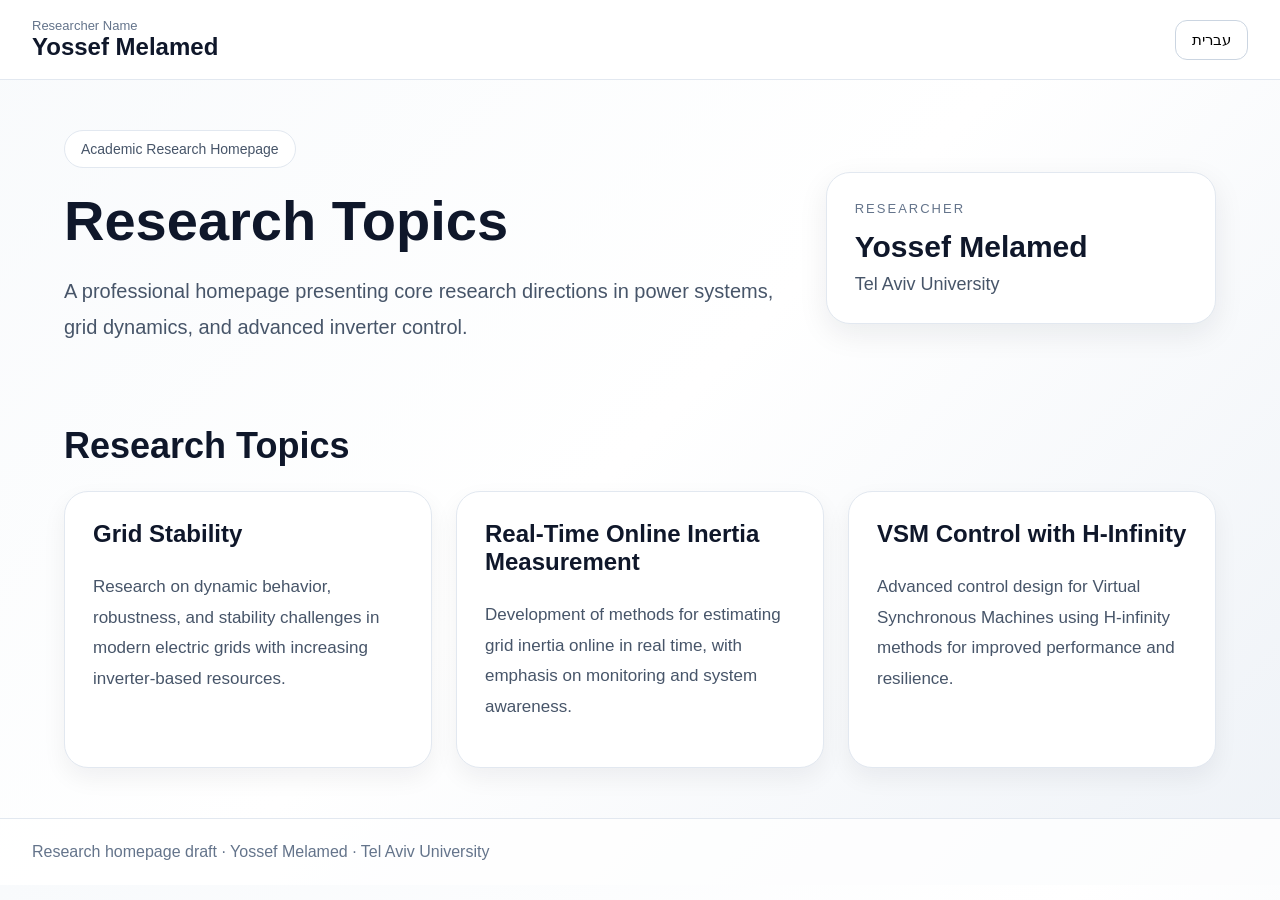
==== index.html @ 1ca05c19 "Add files via upload" ====
<!DOCTYPE html>
<html lang="en" id="htmlRoot">
<head>
  <meta charset="UTF-8" />
  <meta name="viewport" content="width=device-width, initial-scale=1.0" />
  <title>Yossef Melamed | Research Homepage</title>
  <link rel="stylesheet" href="style.css" />
</head>
<body>
  <header class="topbar">
    <div class="brand">
      <div class="small-label" id="researcherLabel">Researcher Name</div>
      <div class="name" id="researcherName">Yossef Melamed</div>
    </div>
    <button id="langToggle">עברית</button>
  </header>

  <main class="container">
    <section class="hero">
      <div class="hero-text">
        <div class="badge" id="badge">Academic Research Homepage</div>
        <h1 id="mainTitle">Research Topics</h1>
        <p id="subtitle">
          A professional homepage presenting core research directions in power systems,
          grid dynamics, and advanced inverter control.
        </p>
      </div>

      <div class="profile-card">
        <div class="profile-label" id="profileLabel">Researcher</div>
        <div class="profile-name" id="profileName">Yossef Melamed</div>
        <div class="profile-university" id="university">Tel Aviv University</div>
      </div>
    </section>

    <section class="topics">
      <h2 id="topicsTitle">Research Topics</h2>

      <div class="cards">
        <div class="card">
          <h3 id="topic1Title">Grid Stability</h3>
          <p id="topic1Text">
            Research on dynamic behavior, robustness, and stability challenges in modern electric grids with increasing inverter-based resources.
          </p>
        </div>

        <div class="card">
          <h3 id="topic2Title">Real-Time Online Inertia Measurement</h3>
          <p id="topic2Text">
            Development of methods for estimating grid inertia online in real time, with emphasis on monitoring and system awareness.
          </p>
        </div>

        <div class="card">
          <h3 id="topic3Title">VSM Control with H-Infinity</h3>
          <p id="topic3Text">
            Advanced control design for Virtual Synchronous Machines using H-infinity methods for improved performance and resilience.
          </p>
        </div>
      </div>
    </section>
  </main>

  <footer class="footer" id="footer">
    Research homepage draft · Yossef Melamed · Tel Aviv University
  </footer>

  <script src="script.js"></script>
</body>
</html>
---- style.css ----
* {
  box-sizing: border-box;
}

body {
  margin: 0;
  font-family: Arial, sans-serif;
  background: linear-gradient(135deg, #f8fafc, #ffffff, #eef2f7);
  color: #0f172a;
}

.topbar {
  position: sticky;
  top: 0;
  z-index: 10;
  background: rgba(255,255,255,0.9);
  backdrop-filter: blur(8px);
  border-bottom: 1px solid #e2e8f0;
  display: flex;
  justify-content: space-between;
  align-items: center;
  padding: 18px 32px;
}

.small-label {
  font-size: 13px;
  color: #64748b;
}

.name {
  font-size: 24px;
  font-weight: bold;
}

#langToggle {
  border: 1px solid #cbd5e1;
  background: white;
  padding: 10px 16px;
  border-radius: 12px;
  cursor: pointer;
  font-size: 15px;
}

.container {
  max-width: 1200px;
  margin: 0 auto;
  padding: 50px 24px;
}

.hero {
  display: grid;
  grid-template-columns: 1.5fr 0.8fr;
  gap: 30px;
  align-items: center;
  margin-bottom: 60px;
}

.badge {
  display: inline-block;
  padding: 10px 16px;
  border: 1px solid #e2e8f0;
  border-radius: 999px;
  background: white;
  color: #475569;
  font-size: 14px;
  margin-bottom: 20px;
}

.hero h1 {
  font-size: 56px;
  margin: 0 0 20px 0;
}

.hero p {
  font-size: 20px;
  line-height: 1.8;
  color: #475569;
  max-width: 750px;
}

.profile-card {
  background: white;
  border-radius: 24px;
  padding: 28px;
  box-shadow: 0 10px 30px rgba(15, 23, 42, 0.08);
  border: 1px solid #e2e8f0;
}

.profile-label {
  font-size: 13px;
  letter-spacing: 2px;
  color: #64748b;
  text-transform: uppercase;
}

.profile-name {
  margin-top: 14px;
  font-size: 30px;
  font-weight: bold;
}

.profile-university {
  margin-top: 10px;
  font-size: 18px;
  color: #475569;
}

.topics h2 {
  font-size: 36px;
  margin-bottom: 24px;
}

.cards {
  display: grid;
  grid-template-columns: repeat(3, 1fr);
  gap: 24px;
}

.card {
  background: white;
  border-radius: 24px;
  padding: 28px;
  box-shadow: 0 10px 24px rgba(15, 23, 42, 0.06);
  border: 1px solid #e2e8f0;
  transition: transform 0.2s ease, box-shadow 0.2s ease;
}

.card:hover {
  transform: translateY(-6px);
  box-shadow: 0 16px 32px rgba(15, 23, 42, 0.10);
}

.card h3 {
  margin-top: 0;
  font-size: 24px;
}

.card p {
  font-size: 17px;
  line-height: 1.8;
  color: #475569;
}

.footer {
  border-top: 1px solid #e2e8f0;
  padding: 24px 32px;
  color: #64748b;
  background: rgba(255,255,255,0.8);
}

@media (max-width: 900px) {
  .hero {
    grid-template-columns: 1fr;
  }

  .cards {
    grid-template-columns: 1fr;
  }

  .hero h1 {
    font-size: 40px;
  }
}
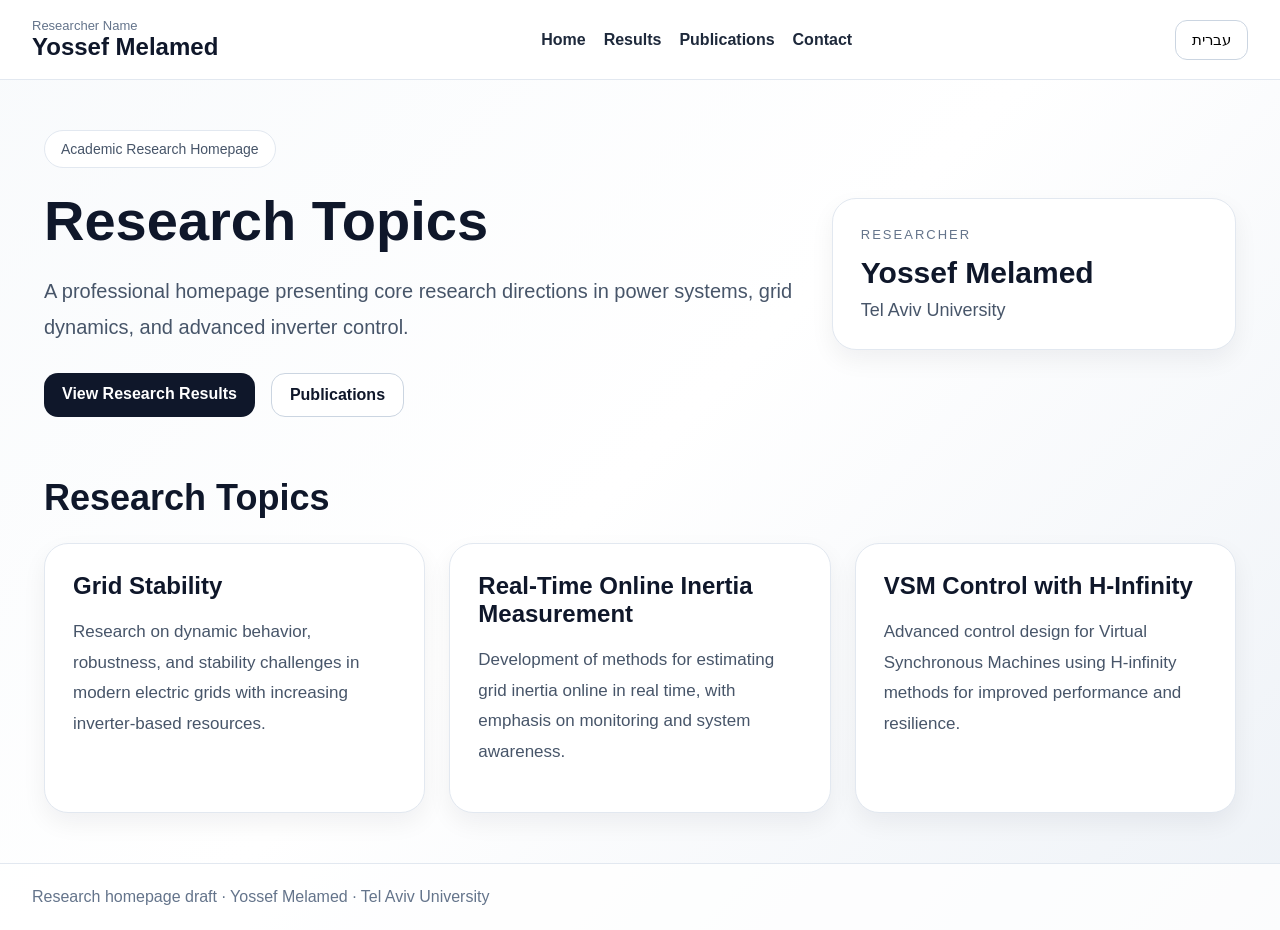
==== commit 5d963c10: "Add files via upload" ====
--- a/index.html
+++ b/index.html
@@ -12,6 +12,14 @@
       <div class="small-label" id="researcherLabel">Researcher Name</div>
       <div class="name" id="researcherName">Yossef Melamed</div>
     </div>
+
+    <nav class="nav">
+      <a href="index.html" id="navHome">Home</a>
+      <a href="results.html" id="navResults">Results</a>
+      <a href="publications.html" id="navPublications">Publications</a>
+      <a href="contact.html" id="navContact">Contact</a>
+    </nav>
+
     <button id="langToggle">עברית</button>
   </header>
 
@@ -24,6 +32,11 @@
           A professional homepage presenting core research directions in power systems,
           grid dynamics, and advanced inverter control.
         </p>
+
+        <div class="hero-actions">
+          <a class="primary-btn" href="results.html" id="heroBtn1">View Research Results</a>
+          <a class="secondary-btn" href="publications.html" id="heroBtn2">Publications</a>
+        </div>
       </div>
 
       <div class="profile-card">
@@ -37,26 +50,26 @@
       <h2 id="topicsTitle">Research Topics</h2>
 
       <div class="cards">
-        <div class="card">
+        <a class="card clickable-card" href="grid-stability.html">
           <h3 id="topic1Title">Grid Stability</h3>
           <p id="topic1Text">
             Research on dynamic behavior, robustness, and stability challenges in modern electric grids with increasing inverter-based resources.
           </p>
-        </div>
+        </a>
 
-        <div class="card">
+        <a class="card clickable-card" href="inertia-measurement.html">
           <h3 id="topic2Title">Real-Time Online Inertia Measurement</h3>
           <p id="topic2Text">
             Development of methods for estimating grid inertia online in real time, with emphasis on monitoring and system awareness.
           </p>
-        </div>
+        </a>
 
-        <div class="card">
+        <a class="card clickable-card" href="vsm-hinfinity.html">
           <h3 id="topic3Title">VSM Control with H-Infinity</h3>
           <p id="topic3Text">
             Advanced control design for Virtual Synchronous Machines using H-infinity methods for improved performance and resilience.
           </p>
-        </div>
+        </a>
       </div>
     </section>
   </main>
--- a/style.css
+++ b/style.css
@@ -1,5 +1,9 @@
 * {
   box-sizing: border-box;
+}
+
+html {
+  scroll-behavior: smooth;
 }
 
 body {
@@ -12,14 +16,16 @@
 .topbar {
   position: sticky;
   top: 0;
-  z-index: 10;
-  background: rgba(255,255,255,0.9);
+  z-index: 20;
+  background: rgba(255,255,255,0.92);
   backdrop-filter: blur(8px);
   border-bottom: 1px solid #e2e8f0;
   display: flex;
   justify-content: space-between;
   align-items: center;
+  gap: 20px;
   padding: 18px 32px;
+  flex-wrap: wrap;
 }
 
 .small-label {
@@ -30,6 +36,22 @@
 .name {
   font-size: 24px;
   font-weight: bold;
+}
+
+.nav {
+  display: flex;
+  gap: 18px;
+  flex-wrap: wrap;
+}
+
+.nav a {
+  text-decoration: none;
+  color: #1e293b;
+  font-weight: 600;
+}
+
+.nav a:hover {
+  color: #2563eb;
 }
 
 #langToggle {
@@ -42,7 +64,7 @@
 }
 
 .container {
-  max-width: 1200px;
+  max-width: 1240px;
   margin: 0 auto;
   padding: 50px 24px;
 }
@@ -55,6 +77,10 @@
   margin-bottom: 60px;
 }
 
+.page-hero {
+  margin-bottom: 40px;
+}
+
 .badge {
   display: inline-block;
   padding: 10px 16px;
@@ -66,23 +92,57 @@
   margin-bottom: 20px;
 }
 
-.hero h1 {
+.hero h1,
+.page-hero h1 {
   font-size: 56px;
   margin: 0 0 20px 0;
 }
 
-.hero p {
+.hero p,
+.page-hero p {
   font-size: 20px;
   line-height: 1.8;
   color: #475569;
-  max-width: 750px;
-}
-
-.profile-card {
+  max-width: 850px;
+}
+
+.hero-actions {
+  display: flex;
+  gap: 16px;
+  margin-top: 28px;
+  flex-wrap: wrap;
+}
+
+.primary-btn,
+.secondary-btn {
+  text-decoration: none;
+  padding: 12px 18px;
+  border-radius: 14px;
+  font-weight: 700;
+  display: inline-block;
+}
+
+.primary-btn {
+  background: #0f172a;
+  color: white;
+}
+
+.secondary-btn {
+  border: 1px solid #cbd5e1;
+  color: #0f172a;
+  background: white;
+}
+
+.small-btn {
+  margin-top: 14px;
+}
+
+.profile-card,
+.card {
   background: white;
   border-radius: 24px;
   padding: 28px;
-  box-shadow: 0 10px 30px rgba(15, 23, 42, 0.08);
+  box-shadow: 0 10px 24px rgba(15, 23, 42, 0.06);
   border: 1px solid #e2e8f0;
 }
 
@@ -116,29 +176,34 @@
   gap: 24px;
 }
 
-.card {
-  background: white;
-  border-radius: 24px;
-  padding: 28px;
-  box-shadow: 0 10px 24px rgba(15, 23, 42, 0.06);
-  border: 1px solid #e2e8f0;
-  transition: transform 0.2s ease, box-shadow 0.2s ease;
-}
-
-.card:hover {
-  transform: translateY(-6px);
-  box-shadow: 0 16px 32px rgba(15, 23, 42, 0.10);
-}
-
 .card h3 {
   margin-top: 0;
   font-size: 24px;
+  margin-bottom: 14px;
 }
 
 .card p {
   font-size: 17px;
   line-height: 1.8;
   color: #475569;
+}
+
+.clickable-card {
+  text-decoration: none;
+  color: inherit;
+  display: block;
+  cursor: pointer;
+  transition: transform 0.2s ease, box-shadow 0.2s ease, border-color 0.2s ease;
+}
+
+.clickable-card:hover {
+  transform: translateY(-8px);
+  box-shadow: 0 18px 36px rgba(15, 23, 42, 0.12);
+  border-color: #94a3b8;
+}
+
+.clickable-card:active {
+  transform: translateY(-3px);
 }
 
 .footer {
@@ -148,6 +213,12 @@
   background: rgba(255,255,255,0.8);
 }
 
+@media (max-width: 1100px) {
+  .cards {
+    grid-template-columns: repeat(2, 1fr);
+  }
+}
+
 @media (max-width: 900px) {
   .hero {
     grid-template-columns: 1fr;
@@ -157,7 +228,16 @@
     grid-template-columns: 1fr;
   }
 
-  .hero h1 {
+  .hero h1,
+  .page-hero h1 {
     font-size: 40px;
   }
+
+  .topbar {
+    padding: 16px 20px;
+  }
+
+  .container {
+    padding: 36px 18px;
+  }
 }
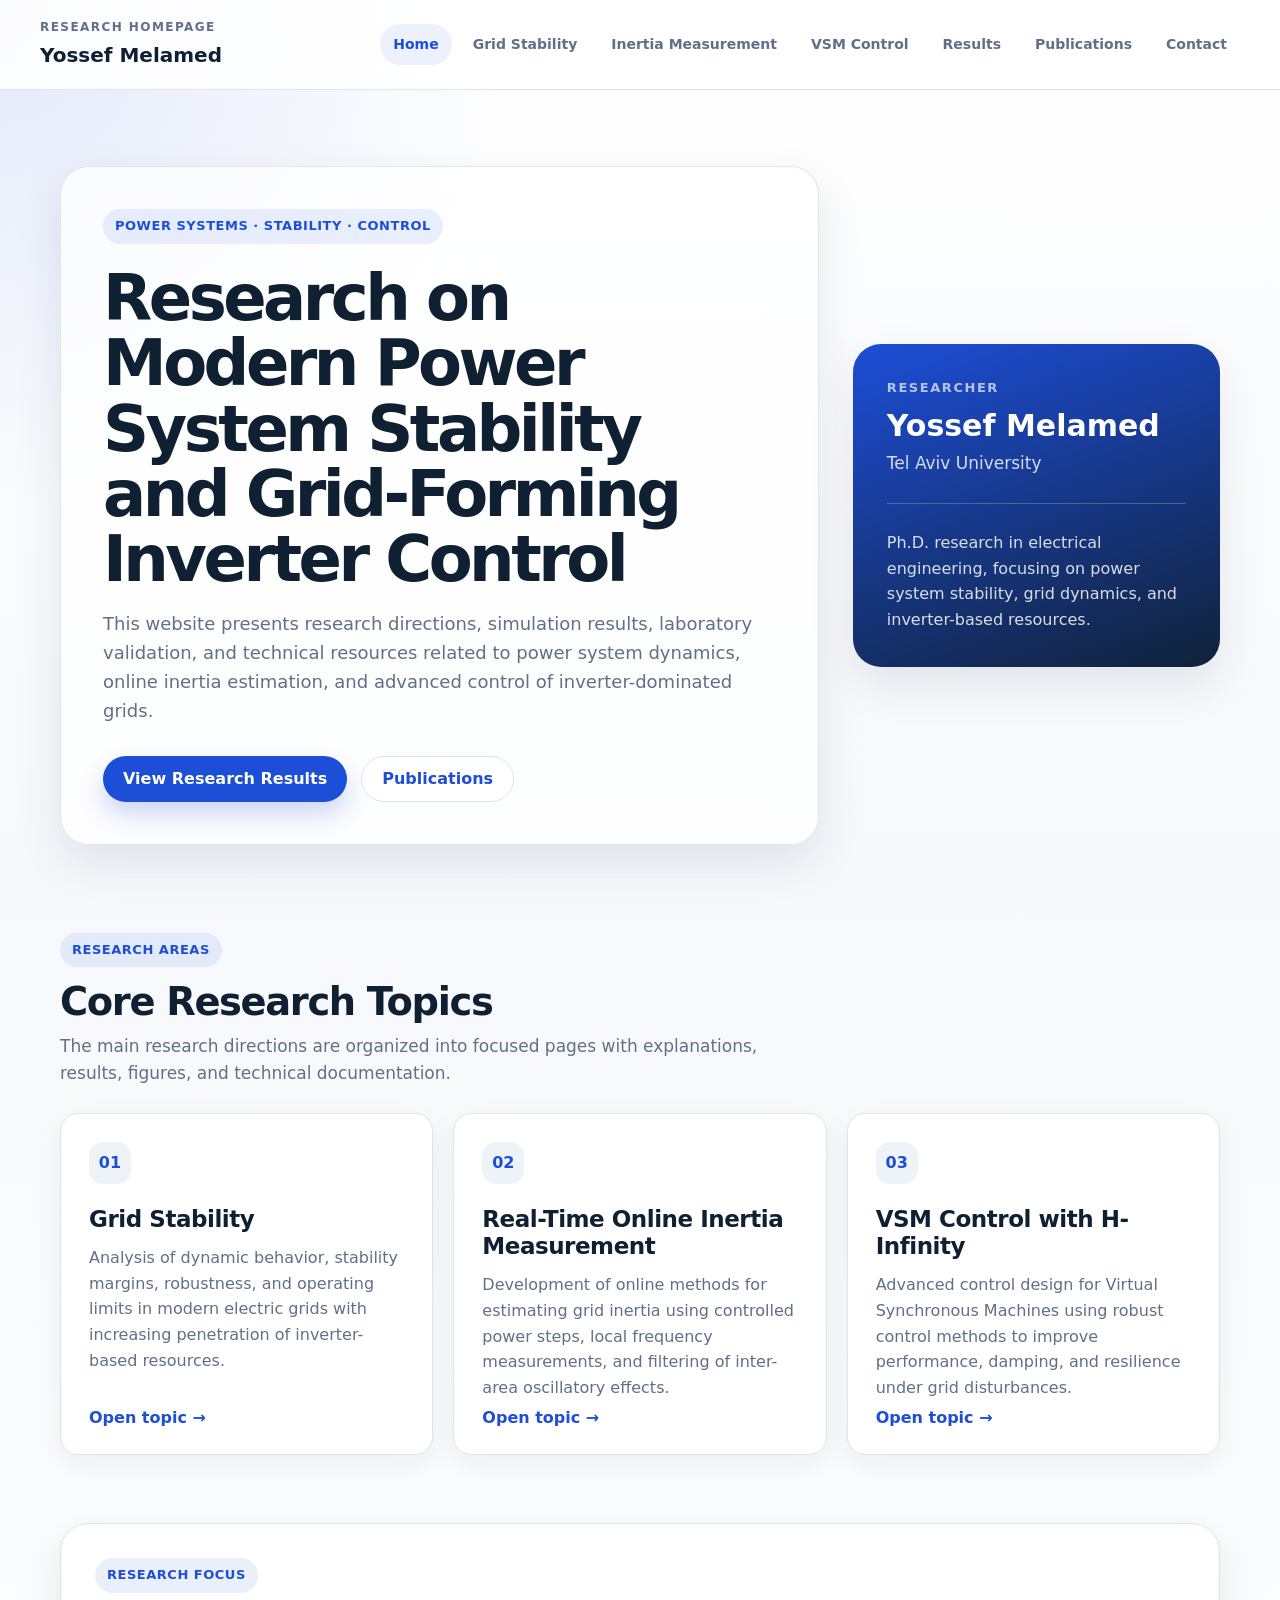
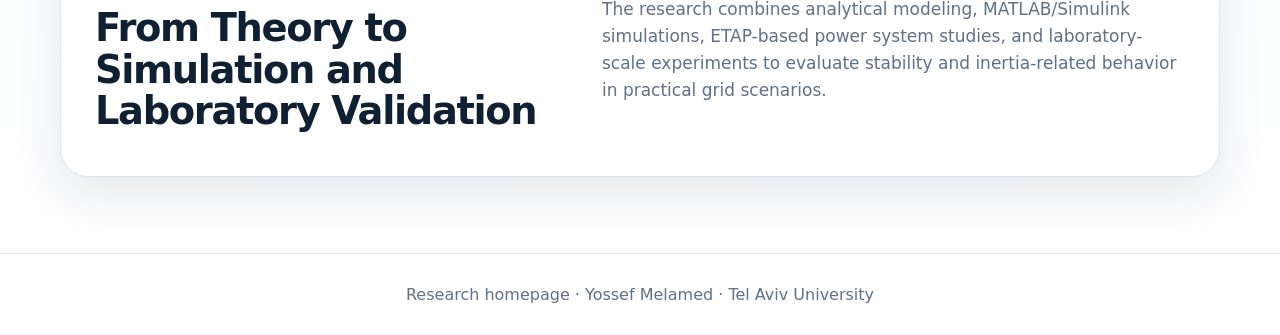
==== commit ead9b99f: "Redesign research homepage" ====
--- a/index.html
+++ b/index.html
@@ -3,79 +3,127 @@
 <head>
   <meta charset="UTF-8" />
   <meta name="viewport" content="width=device-width, initial-scale=1.0" />
+  <meta name="description" content="Research homepage of Yossef Melamed, focusing on power system stability, online inertia estimation, grid-forming inverters, and advanced control." />
+
   <title>Yossef Melamed | Research Homepage</title>
+
   <link rel="stylesheet" href="style.css" />
 </head>
+
 <body>
   <header class="topbar">
-    <div class="brand">
-      <div class="small-label" id="researcherLabel">Researcher Name</div>
-      <div class="name" id="researcherName">Yossef Melamed</div>
-    </div>
+    <a class="brand" href="index.html" aria-label="Yossef Melamed research homepage">
+      <div class="small-label">Research Homepage</div>
+      <div class="name">Yossef Melamed</div>
+    </a>
 
-    <nav class="nav">
-      <a href="index.html" id="navHome">Home</a>
-      <a href="results.html" id="navResults">Results</a>
-      <a href="publications.html" id="navPublications">Publications</a>
-      <a href="contact.html" id="navContact">Contact</a>
+    <nav class="nav" aria-label="Main navigation">
+      <a href="index.html" class="active">Home</a>
+      <a href="grid-stability.html">Grid Stability</a>
+      <a href="inertia-measurement.html">Inertia Measurement</a>
+      <a href="vsm-hinfinity.html">VSM Control</a>
+      <a href="results.html">Results</a>
+      <a href="publications.html">Publications</a>
+      <a href="contact.html">Contact</a>
     </nav>
-
-    <button id="langToggle">עברית</button>
   </header>
 
-  <main class="container">
-    <section class="hero">
+  <main>
+    <section class="hero container">
       <div class="hero-text">
-        <div class="badge" id="badge">Academic Research Homepage</div>
-        <h1 id="mainTitle">Research Topics</h1>
-        <p id="subtitle">
-          A professional homepage presenting core research directions in power systems,
-          grid dynamics, and advanced inverter control.
+        <div class="badge">Power Systems · Stability · Control</div>
+
+        <h1>
+          Research on Modern Power System Stability and Grid-Forming Inverter Control
+        </h1>
+
+        <p class="subtitle">
+          This website presents research directions, simulation results, laboratory validation,
+          and technical resources related to power system dynamics, online inertia estimation,
+          and advanced control of inverter-dominated grids.
         </p>
 
         <div class="hero-actions">
-          <a class="primary-btn" href="results.html" id="heroBtn1">View Research Results</a>
-          <a class="secondary-btn" href="publications.html" id="heroBtn2">Publications</a>
+          <a class="primary-btn" href="results.html">View Research Results</a>
+          <a class="secondary-btn" href="publications.html">Publications</a>
         </div>
       </div>
 
-      <div class="profile-card">
-        <div class="profile-label" id="profileLabel">Researcher</div>
-        <div class="profile-name" id="profileName">Yossef Melamed</div>
-        <div class="profile-university" id="university">Tel Aviv University</div>
+      <aside class="profile-card" aria-label="Researcher profile">
+        <div class="profile-label">Researcher</div>
+        <div class="profile-name">Yossef Melamed</div>
+        <div class="profile-university">Tel Aviv University</div>
+
+        <div class="profile-divider"></div>
+
+        <p>
+          Ph.D. research in electrical engineering, focusing on power system stability,
+          grid dynamics, and inverter-based resources.
+        </p>
+      </aside>
+    </section>
+
+    <section class="topics container">
+      <div class="section-heading">
+        <span class="section-kicker">Research Areas</span>
+        <h2>Core Research Topics</h2>
+        <p>
+          The main research directions are organized into focused pages with explanations,
+          results, figures, and technical documentation.
+        </p>
+      </div>
+
+      <div class="cards">
+        <a class="card clickable-card" href="grid-stability.html">
+          <div class="card-number">01</div>
+          <h3>Grid Stability</h3>
+          <p>
+            Analysis of dynamic behavior, stability margins, robustness, and operating limits
+            in modern electric grids with increasing penetration of inverter-based resources.
+          </p>
+          <span class="card-link">Open topic →</span>
+        </a>
+
+        <a class="card clickable-card" href="inertia-measurement.html">
+          <div class="card-number">02</div>
+          <h3>Real-Time Online Inertia Measurement</h3>
+          <p>
+            Development of online methods for estimating grid inertia using controlled power
+            steps, local frequency measurements, and filtering of inter-area oscillatory effects.
+          </p>
+          <span class="card-link">Open topic →</span>
+        </a>
+
+        <a class="card clickable-card" href="vsm-hinfinity.html">
+          <div class="card-number">03</div>
+          <h3>VSM Control with H-Infinity</h3>
+          <p>
+            Advanced control design for Virtual Synchronous Machines using robust control
+            methods to improve performance, damping, and resilience under grid disturbances.
+          </p>
+          <span class="card-link">Open topic →</span>
+        </a>
       </div>
     </section>
 
-    <section class="topics">
-      <h2 id="topicsTitle">Research Topics</h2>
+    <section class="highlight-section container">
+      <div class="highlight-box">
+        <div>
+          <span class="section-kicker">Research Focus</span>
+          <h2>From Theory to Simulation and Laboratory Validation</h2>
+        </div>
 
-      <div class="cards">
-        <a class="card clickable-card" href="grid-stability.html">
-          <h3 id="topic1Title">Grid Stability</h3>
-          <p id="topic1Text">
-            Research on dynamic behavior, robustness, and stability challenges in modern electric grids with increasing inverter-based resources.
-          </p>
-        </a>
-
-        <a class="card clickable-card" href="inertia-measurement.html">
-          <h3 id="topic2Title">Real-Time Online Inertia Measurement</h3>
-          <p id="topic2Text">
-            Development of methods for estimating grid inertia online in real time, with emphasis on monitoring and system awareness.
-          </p>
-        </a>
-
-        <a class="card clickable-card" href="vsm-hinfinity.html">
-          <h3 id="topic3Title">VSM Control with H-Infinity</h3>
-          <p id="topic3Text">
-            Advanced control design for Virtual Synchronous Machines using H-infinity methods for improved performance and resilience.
-          </p>
-        </a>
+        <p>
+          The research combines analytical modeling, MATLAB/Simulink simulations, ETAP-based
+          power system studies, and laboratory-scale experiments to evaluate stability and
+          inertia-related behavior in practical grid scenarios.
+        </p>
       </div>
     </section>
   </main>
 
-  <footer class="footer" id="footer">
-    Research homepage draft · Yossef Melamed · Tel Aviv University
+  <footer class="footer">
+    <span>Research homepage · Yossef Melamed · Tel Aviv University</span>
   </footer>
 
   <script src="script.js"></script>
--- a/style.css
+++ b/style.css
@@ -1,3 +1,17 @@
+:root {
+  --bg: #f6f8fb;
+  --surface: #ffffff;
+  --surface-soft: #eef3f8;
+  --text: #102033;
+  --muted: #607086;
+  --border: #dce4ee;
+  --accent: #1d4ed8;
+  --accent-dark: #173ea6;
+  --shadow: 0 18px 45px rgba(15, 35, 70, 0.10);
+  --radius-lg: 28px;
+  --radius-md: 18px;
+}
+
 * {
   box-sizing: border-box;
 }
@@ -8,236 +22,372 @@
 
 body {
   margin: 0;
-  font-family: Arial, sans-serif;
-  background: linear-gradient(135deg, #f8fafc, #ffffff, #eef2f7);
-  color: #0f172a;
+  font-family: Inter, system-ui, -apple-system, BlinkMacSystemFont, "Segoe UI", sans-serif;
+  background:
+    radial-gradient(circle at top left, rgba(29, 78, 216, 0.12), transparent 32rem),
+    linear-gradient(180deg, #ffffff 0%, var(--bg) 45%, #ffffff 100%);
+  color: var(--text);
+  line-height: 1.6;
+}
+
+a {
+  color: inherit;
+  text-decoration: none;
+}
+
+.container {
+  width: min(1160px, calc(100% - 40px));
+  margin: 0 auto;
 }
 
 .topbar {
   position: sticky;
   top: 0;
   z-index: 20;
-  background: rgba(255,255,255,0.92);
-  backdrop-filter: blur(8px);
-  border-bottom: 1px solid #e2e8f0;
   display: flex;
+  align-items: center;
   justify-content: space-between;
-  align-items: center;
-  gap: 20px;
-  padding: 18px 32px;
-  flex-wrap: wrap;
+  gap: 24px;
+  padding: 18px 40px;
+  background: rgba(255, 255, 255, 0.86);
+  backdrop-filter: blur(18px);
+  border-bottom: 1px solid var(--border);
+}
+
+.brand {
+  display: flex;
+  flex-direction: column;
+  gap: 2px;
+  min-width: 190px;
 }
 
 .small-label {
-  font-size: 13px;
-  color: #64748b;
+  font-size: 12px;
+  letter-spacing: 0.12em;
+  text-transform: uppercase;
+  color: var(--muted);
+  font-weight: 700;
 }
 
 .name {
-  font-size: 24px;
-  font-weight: bold;
+  font-size: 20px;
+  font-weight: 800;
+  color: var(--text);
 }
 
 .nav {
   display: flex;
-  gap: 18px;
+  align-items: center;
+  gap: 8px;
   flex-wrap: wrap;
+  justify-content: flex-end;
 }
 
 .nav a {
-  text-decoration: none;
-  color: #1e293b;
-  font-weight: 600;
-}
-
-.nav a:hover {
-  color: #2563eb;
-}
-
-#langToggle {
-  border: 1px solid #cbd5e1;
-  background: white;
-  padding: 10px 16px;
-  border-radius: 12px;
-  cursor: pointer;
-  font-size: 15px;
-}
-
-.container {
-  max-width: 1240px;
-  margin: 0 auto;
-  padding: 50px 24px;
+  padding: 9px 13px;
+  border-radius: 999px;
+  color: var(--muted);
+  font-size: 14px;
+  font-weight: 650;
+  transition: 0.2s ease;
+}
+
+.nav a:hover,
+.nav a.active {
+  color: var(--accent);
+  background: rgba(29, 78, 216, 0.08);
 }
 
 .hero {
   display: grid;
-  grid-template-columns: 1.5fr 0.8fr;
-  gap: 30px;
-  align-items: center;
-  margin-bottom: 60px;
-}
-
-.page-hero {
-  margin-bottom: 40px;
-}
-
-.badge {
-  display: inline-block;
-  padding: 10px 16px;
-  border: 1px solid #e2e8f0;
+  grid-template-columns: minmax(0, 1.55fr) minmax(280px, 0.75fr);
+  gap: 34px;
+  align-items: center;
+  padding: 76px 0 54px;
+}
+
+.hero-text {
+  padding: 42px;
+  border-radius: var(--radius-lg);
+  background: rgba(255, 255, 255, 0.72);
+  border: 1px solid rgba(220, 228, 238, 0.9);
+  box-shadow: var(--shadow);
+}
+
+.badge,
+.section-kicker {
+  display: inline-flex;
+  align-items: center;
+  width: fit-content;
+  padding: 7px 12px;
   border-radius: 999px;
-  background: white;
-  color: #475569;
-  font-size: 14px;
-  margin-bottom: 20px;
-}
-
-.hero h1,
-.page-hero h1 {
-  font-size: 56px;
-  margin: 0 0 20px 0;
-}
-
-.hero p,
-.page-hero p {
-  font-size: 20px;
-  line-height: 1.8;
-  color: #475569;
-  max-width: 850px;
+  background: rgba(29, 78, 216, 0.09);
+  color: var(--accent);
+  font-size: 13px;
+  font-weight: 800;
+  letter-spacing: 0.04em;
+  text-transform: uppercase;
+}
+
+h1 {
+  max-width: 880px;
+  margin: 22px 0 18px;
+  font-size: clamp(38px, 5vw, 68px);
+  line-height: 1.02;
+  letter-spacing: -0.055em;
+}
+
+.subtitle {
+  max-width: 760px;
+  margin: 0;
+  font-size: 18px;
+  color: var(--muted);
 }
 
 .hero-actions {
   display: flex;
-  gap: 16px;
-  margin-top: 28px;
   flex-wrap: wrap;
+  gap: 14px;
+  margin-top: 30px;
 }
 
 .primary-btn,
 .secondary-btn {
-  text-decoration: none;
-  padding: 12px 18px;
-  border-radius: 14px;
-  font-weight: 700;
-  display: inline-block;
+  display: inline-flex;
+  align-items: center;
+  justify-content: center;
+  min-height: 46px;
+  padding: 0 20px;
+  border-radius: 999px;
+  font-weight: 800;
+  transition: 0.2s ease;
 }
 
 .primary-btn {
-  background: #0f172a;
-  color: white;
+  background: var(--accent);
+  color: #ffffff;
+  box-shadow: 0 12px 24px rgba(29, 78, 216, 0.22);
+}
+
+.primary-btn:hover {
+  background: var(--accent-dark);
+  transform: translateY(-2px);
 }
 
 .secondary-btn {
-  border: 1px solid #cbd5e1;
-  color: #0f172a;
-  background: white;
-}
-
-.small-btn {
-  margin-top: 14px;
-}
-
-.profile-card,
-.card {
-  background: white;
-  border-radius: 24px;
-  padding: 28px;
-  box-shadow: 0 10px 24px rgba(15, 23, 42, 0.06);
-  border: 1px solid #e2e8f0;
+  background: #ffffff;
+  color: var(--accent);
+  border: 1px solid var(--border);
+}
+
+.secondary-btn:hover {
+  border-color: rgba(29, 78, 216, 0.35);
+  transform: translateY(-2px);
+}
+
+.profile-card {
+  padding: 34px;
+  border-radius: var(--radius-lg);
+  background:
+    linear-gradient(160deg, rgba(29, 78, 216, 0.96), rgba(16, 32, 51, 0.96)),
+    var(--accent);
+  color: #ffffff;
+  box-shadow: var(--shadow);
 }
 
 .profile-label {
+  color: rgba(255, 255, 255, 0.68);
   font-size: 13px;
-  letter-spacing: 2px;
-  color: #64748b;
+  font-weight: 800;
   text-transform: uppercase;
+  letter-spacing: 0.12em;
 }
 
 .profile-name {
-  margin-top: 14px;
+  margin-top: 10px;
   font-size: 30px;
-  font-weight: bold;
+  line-height: 1.1;
+  font-weight: 850;
 }
 
 .profile-university {
-  margin-top: 10px;
-  font-size: 18px;
-  color: #475569;
-}
-
-.topics h2 {
-  font-size: 36px;
-  margin-bottom: 24px;
+  margin-top: 8px;
+  font-size: 17px;
+  color: rgba(255, 255, 255, 0.82);
+}
+
+.profile-divider {
+  height: 1px;
+  margin: 26px 0;
+  background: rgba(255, 255, 255, 0.22);
+}
+
+.profile-card p {
+  margin: 0;
+  color: rgba(255, 255, 255, 0.84);
+}
+
+.topics {
+  padding: 34px 0 44px;
+}
+
+.section-heading {
+  max-width: 760px;
+  margin-bottom: 26px;
+}
+
+.section-heading h2,
+.highlight-box h2 {
+  margin: 14px 0 10px;
+  font-size: clamp(30px, 3vw, 44px);
+  line-height: 1.08;
+  letter-spacing: -0.035em;
+}
+
+.section-heading p,
+.highlight-box p {
+  margin: 0;
+  color: var(--muted);
+  font-size: 17px;
 }
 
 .cards {
   display: grid;
-  grid-template-columns: repeat(3, 1fr);
-  gap: 24px;
+  grid-template-columns: repeat(3, minmax(0, 1fr));
+  gap: 20px;
+}
+
+.card {
+  position: relative;
+  min-height: 290px;
+  padding: 28px;
+  border-radius: var(--radius-md);
+  background: var(--surface);
+  border: 1px solid var(--border);
+  box-shadow: 0 10px 30px rgba(15, 35, 70, 0.06);
+  transition: 0.22s ease;
+}
+
+.clickable-card:hover {
+  transform: translateY(-6px);
+  border-color: rgba(29, 78, 216, 0.35);
+  box-shadow: 0 22px 46px rgba(15, 35, 70, 0.12);
+}
+
+.card-number {
+  display: inline-flex;
+  align-items: center;
+  justify-content: center;
+  width: 42px;
+  height: 42px;
+  border-radius: 14px;
+  background: var(--surface-soft);
+  color: var(--accent);
+  font-weight: 900;
 }
 
 .card h3 {
-  margin-top: 0;
-  font-size: 24px;
-  margin-bottom: 14px;
+  margin: 22px 0 12px;
+  font-size: 23px;
+  line-height: 1.18;
+  letter-spacing: -0.02em;
 }
 
 .card p {
-  font-size: 17px;
-  line-height: 1.8;
-  color: #475569;
-}
-
-.clickable-card {
-  text-decoration: none;
-  color: inherit;
-  display: block;
-  cursor: pointer;
-  transition: transform 0.2s ease, box-shadow 0.2s ease, border-color 0.2s ease;
-}
-
-.clickable-card:hover {
-  transform: translateY(-8px);
-  box-shadow: 0 18px 36px rgba(15, 23, 42, 0.12);
-  border-color: #94a3b8;
-}
-
-.clickable-card:active {
-  transform: translateY(-3px);
+  margin: 0 0 26px;
+  color: var(--muted);
+}
+
+.card-link {
+  position: absolute;
+  left: 28px;
+  bottom: 24px;
+  color: var(--accent);
+  font-weight: 850;
+}
+
+.highlight-section {
+  padding: 24px 0 76px;
+}
+
+.highlight-box {
+  display: grid;
+  grid-template-columns: 0.9fr 1.1fr;
+  gap: 30px;
+  align-items: center;
+  padding: 34px;
+  border-radius: var(--radius-lg);
+  background: #ffffff;
+  border: 1px solid var(--border);
+  box-shadow: var(--shadow);
 }
 
 .footer {
-  border-top: 1px solid #e2e8f0;
-  padding: 24px 32px;
-  color: #64748b;
-  background: rgba(255,255,255,0.8);
-}
-
-@media (max-width: 1100px) {
-  .cards {
-    grid-template-columns: repeat(2, 1fr);
-  }
-}
-
-@media (max-width: 900px) {
+  padding: 28px 20px;
+  text-align: center;
+  color: var(--muted);
+  border-top: 1px solid var(--border);
+  background: rgba(255, 255, 255, 0.78);
+}
+
+@media (max-width: 980px) {
+  .topbar {
+    align-items: flex-start;
+    flex-direction: column;
+    padding: 18px 22px;
+  }
+
+  .nav {
+    justify-content: flex-start;
+  }
+
   .hero {
     grid-template-columns: 1fr;
-  }
-
-  .cards {
+    padding-top: 38px;
+  }
+
+  .cards,
+  .highlight-box {
     grid-template-columns: 1fr;
   }
-
-  .hero h1,
-  .page-hero h1 {
-    font-size: 40px;
+}
+
+@media (max-width: 640px) {
+  .container {
+    width: min(100% - 24px, 1160px);
   }
 
   .topbar {
-    padding: 16px 20px;
-  }
-
-  .container {
-    padding: 36px 18px;
+    position: static;
+  }
+
+  .nav a {
+    padding: 8px 10px;
+    font-size: 13px;
+  }
+
+  .hero-text,
+  .profile-card,
+  .highlight-box {
+    padding: 24px;
+  }
+
+  .hero-actions {
+    flex-direction: column;
+  }
+
+  .primary-btn,
+  .secondary-btn {
+    width: 100%;
+  }
+
+  .card {
+    min-height: auto;
+  }
+
+  .card-link {
+    position: static;
+    display: inline-block;
+    margin-top: 8px;
   }
 }
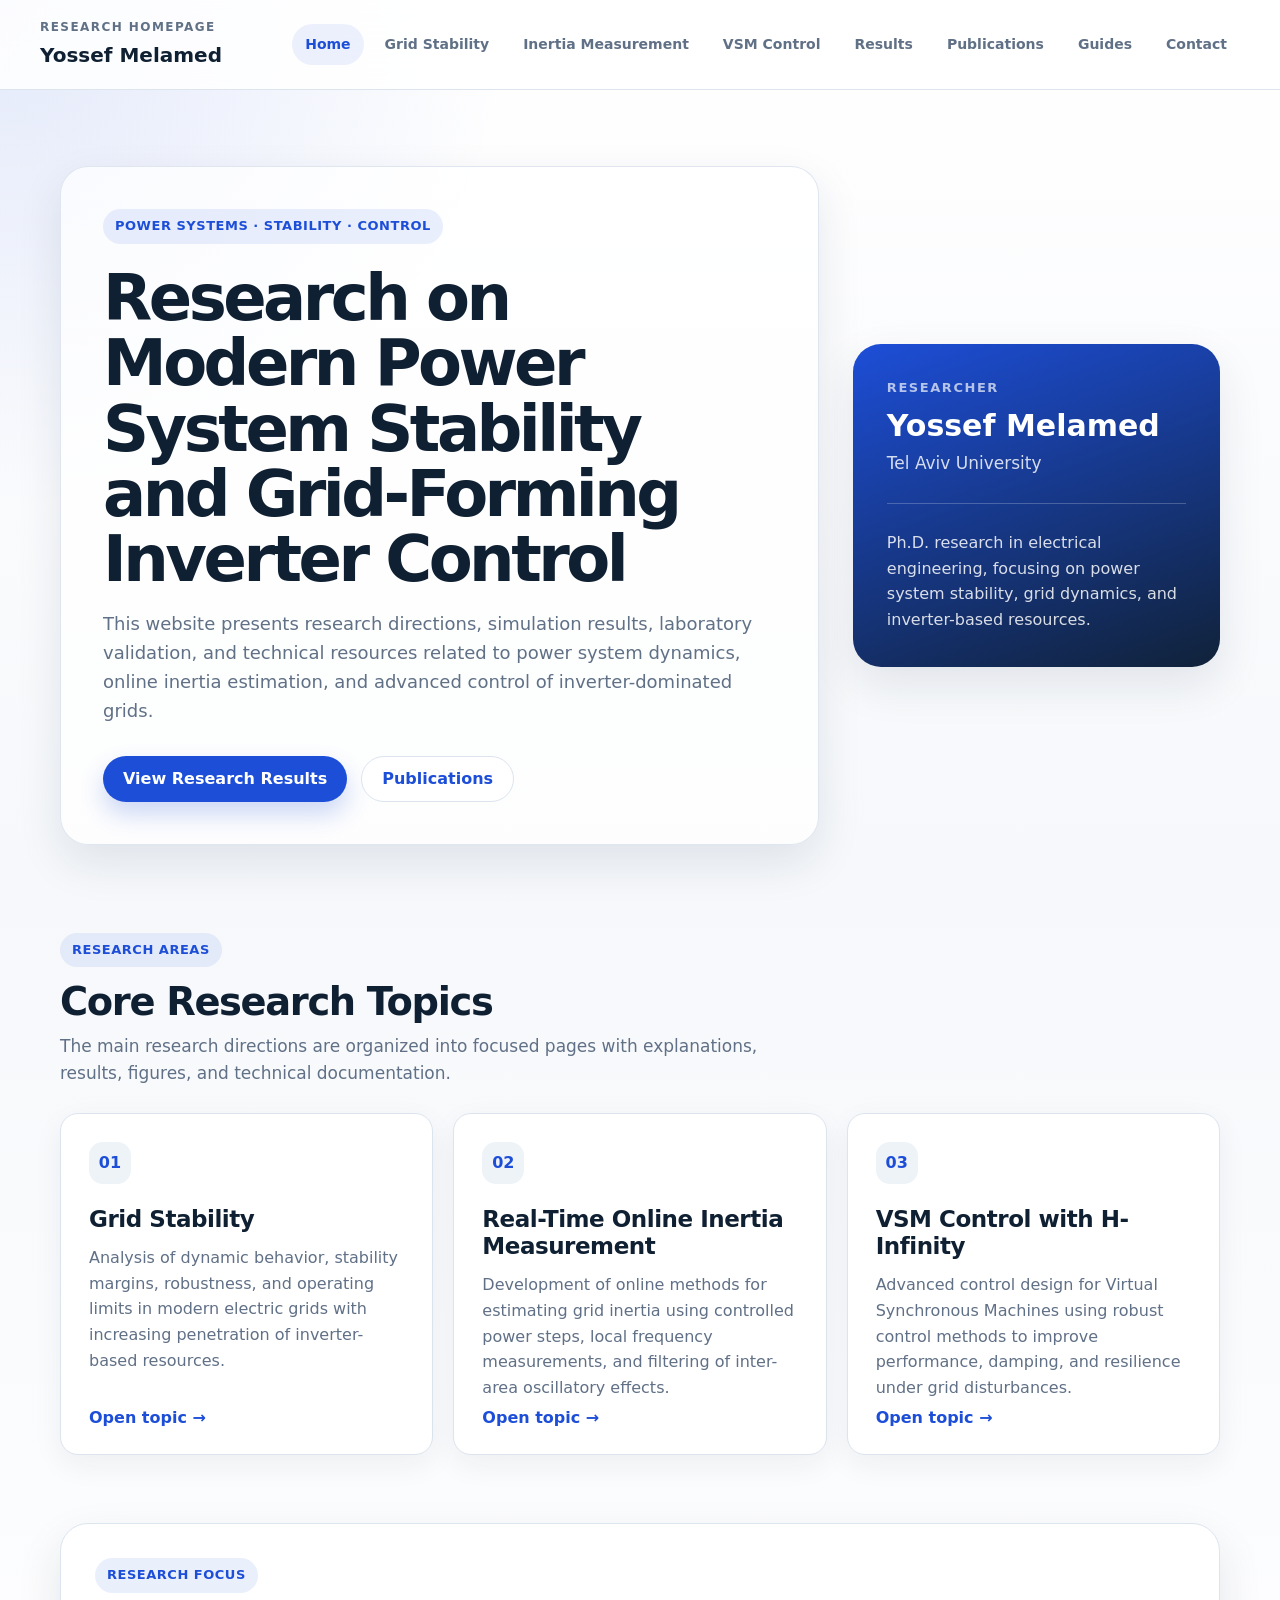
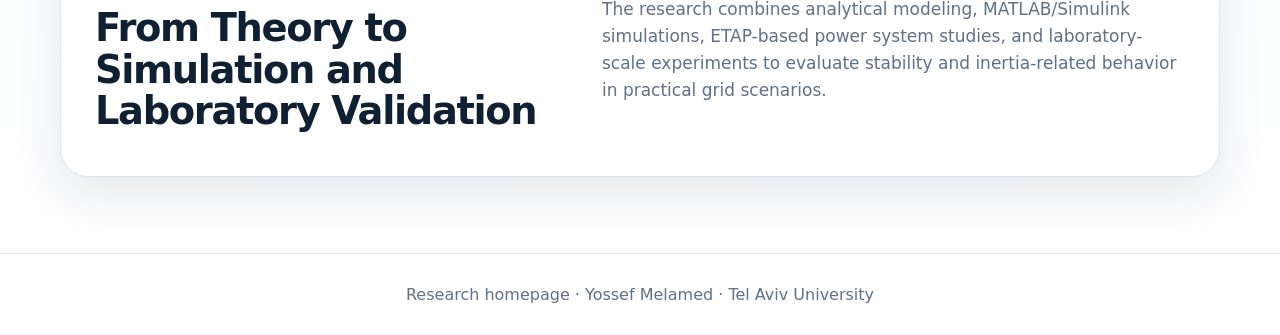
==== commit 106877ea: "Add guides section and TAU HPC server guide" ====
--- a/index.html
+++ b/index.html
@@ -24,6 +24,7 @@
       <a href="vsm-hinfinity.html">VSM Control</a>
       <a href="results.html">Results</a>
       <a href="publications.html">Publications</a>
+      <a href="guides.html">Guides</a>
       <a href="contact.html">Contact</a>
     </nav>
   </header>
@@ -109,7 +110,7 @@
     <section class="highlight-section container">
       <div class="highlight-box">
         <div>
-          <span class="section-kicker">Research Focus</span>
+          <span class="section-kicker">Research Focus</span><nav class="nav" aria-label="Main navigation">
           <h2>From Theory to Simulation and Laboratory Validation</h2>
         </div>
 
--- a/style.css
+++ b/style.css
@@ -390,4 +390,24 @@
     display: inline-block;
     margin-top: 8px;
   }
+}
+
+.guide-tag {
+  display: inline-flex;
+  align-items: center;
+  width: fit-content;
+  margin-top: 8px;
+  padding: 5px 10px;
+  border-radius: 999px;
+  background: rgba(29, 78, 216, 0.09);
+  color: var(--accent);
+  font-size: 12px;
+  font-weight: 800;
+  letter-spacing: 0.03em;
+  text-transform: uppercase;
+}
+
+.guide-tag.muted {
+  background: #f1f5f9;
+  color: #64748b;
 }
